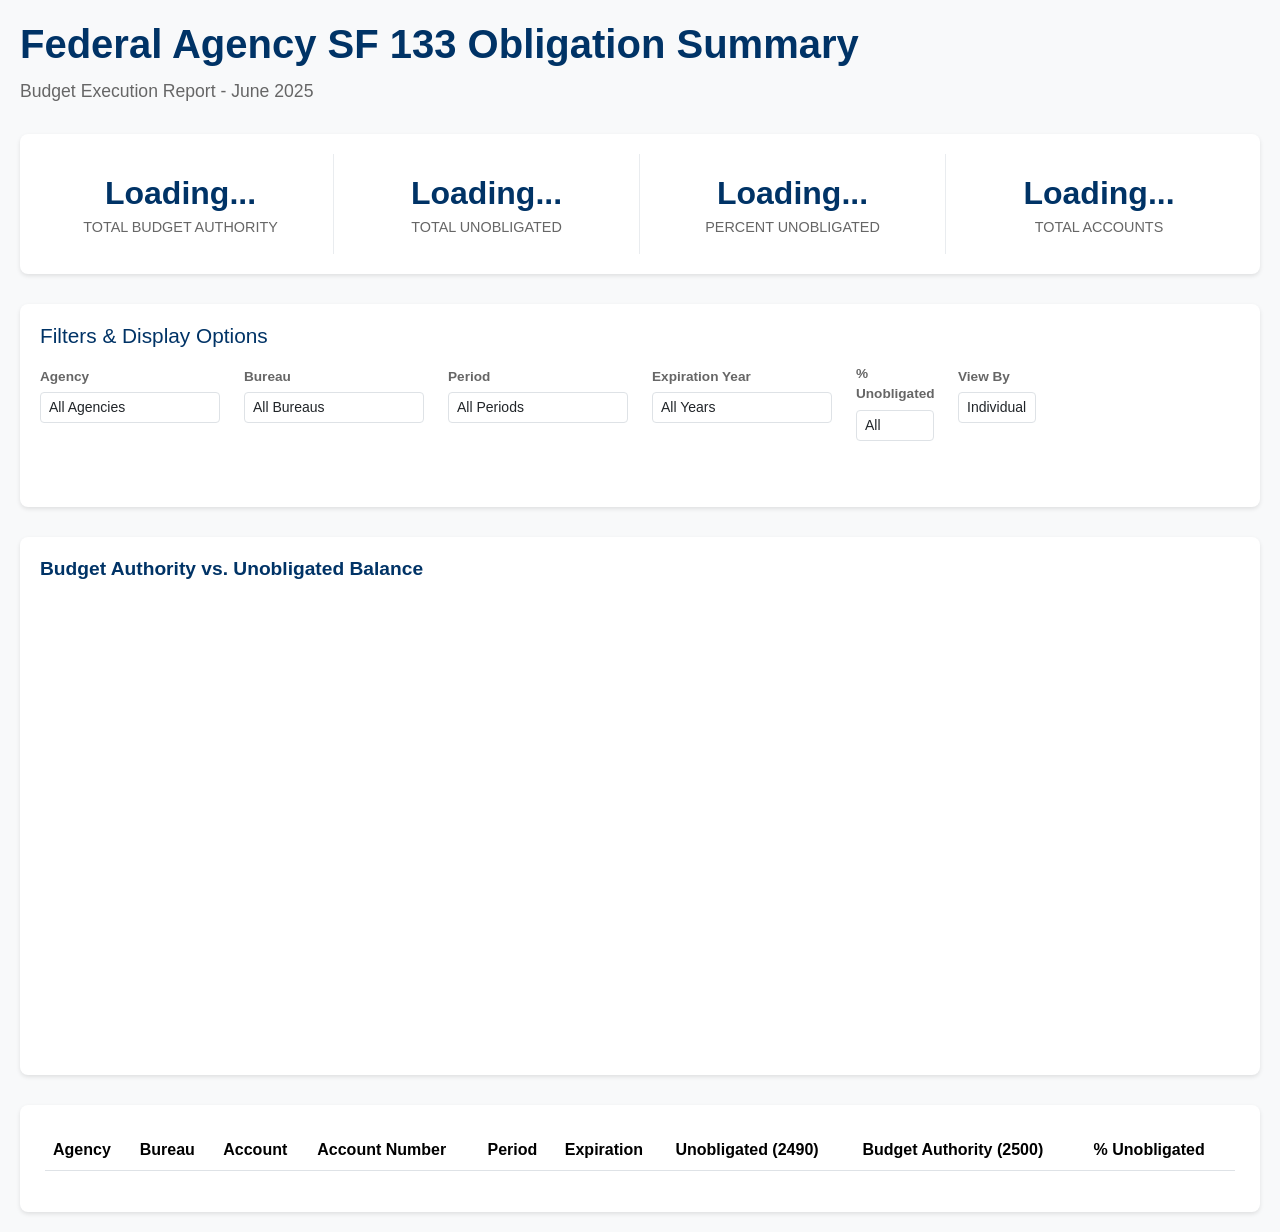
==== index.html @ ed939e55 "Transform Education-specific tool to multi-agency federal budget system Major changes: - Support all" ====
<!DOCTYPE html>
<html lang="en">
<head>
    <meta charset="UTF-8">
    <meta name="viewport" content="width=device-width, initial-scale=1.0">
    <title>Federal Agency SF 133 Obligation Summary</title>
    
    <!-- DataTables CSS -->
    <link rel="stylesheet" href="https://cdn.datatables.net/1.13.6/css/dataTables.bootstrap5.min.css">
    <link rel="stylesheet" href="https://cdn.jsdelivr.net/npm/bootstrap@5.3.0/dist/css/bootstrap.min.css">
    
    <style>
        body {
            font-family: -apple-system, BlinkMacSystemFont, 'Segoe UI', Roboto, sans-serif;
            background-color: #f8f9fa;
            color: #333;
        }
        
        .container {
            max-width: 1400px;
            margin: 0 auto;
            padding: 20px;
        }
        
        h1 {
            color: #003366;
            font-weight: 600;
            margin-bottom: 10px;
        }
        
        .subtitle {
            color: #666;
            font-size: 1.1rem;
            margin-bottom: 30px;
        }
        
        .summary-stats {
            background: white;
            padding: 20px;
            border-radius: 8px;
            box-shadow: 0 2px 4px rgba(0,0,0,0.1);
            margin-bottom: 30px;
        }
        
        .stat-box {
            text-align: center;
            padding: 15px;
            border-right: 1px solid #e9ecef;
        }
        
        .stat-box:last-child {
            border-right: none;
        }
        
        .stat-value {
            font-size: 2rem;
            font-weight: 600;
            color: #003366;
        }
        
        .stat-label {
            color: #666;
            font-size: 0.9rem;
            text-transform: uppercase;
        }
        
        .table-container {
            background: white;
            padding: 25px;
            border-radius: 8px;
            box-shadow: 0 2px 4px rgba(0,0,0,0.1);
        }
        
        .dataTables_wrapper .dataTables_filter input {
            border: 1px solid #ddd;
            border-radius: 4px;
            padding: 5px 10px;
            margin-left: 10px;
        }
        
        .dataTables_wrapper .dataTables_length select {
            border: 1px solid #ddd;
            border-radius: 4px;
            padding: 5px;
        }
        
        table.dataTable {
            border-collapse: collapse !important;
        }
        
        table.dataTable thead th {
            background-color: #003366;
            color: white;
            font-weight: 600;
            border-bottom: none !important;
            white-space: nowrap;
            position: relative;
            cursor: pointer;
        }
        
        table.dataTable thead th.filtering {
            background-color: #00508f;
        }
        
        table.dataTable tbody tr:hover {
            background-color: #f0f8ff;
        }
        
        table.dataTable tbody td {
            padding: 12px;
            vertical-align: middle;
        }
        
        .percentage-cell {
            font-weight: 600;
        }
        
        .high-percentage {
            color: #d32f2f;
        }
        
        .medium-percentage {
            color: #f57c00;
        }
        
        .low-percentage {
            color: #388e3c;
        }
        
        .expiring-soon {
            background-color: #fff3cd;
        }
        
        .no-year {
            background-color: #e8f4f8;
        }
        
        /* Column filter styles */
        .column-filter-container {
            position: absolute;
            background: white;
            border: 1px solid #ddd;
            border-radius: 4px;
            box-shadow: 0 4px 6px rgba(0,0,0,0.1);
            padding: 10px;
            z-index: 1000;
            min-width: 200px;
            max-height: 300px;
            overflow-y: auto;
        }
        
        .column-filter-container input[type="text"] {
            width: 100%;
            padding: 5px;
            margin-bottom: 10px;
            border: 1px solid #ddd;
            border-radius: 3px;
        }
        
        .column-filter-container label {
            display: block;
            padding: 3px 0;
            cursor: pointer;
        }
        
        .column-filter-container label:hover {
            background-color: #f0f0f0;
        }
        
        .column-filter-container input[type="checkbox"] {
            margin-right: 8px;
        }
        
        .filter-buttons {
            margin-top: 10px;
            text-align: right;
        }
        
        .filter-buttons button {
            margin-left: 5px;
            padding: 3px 10px;
            border: 1px solid #ddd;
            border-radius: 3px;
            background: white;
            cursor: pointer;
            font-size: 0.85rem;
        }
        
        .filter-buttons button.apply {
            background: #003366;
            color: white;
        }
        
        .filter-buttons button:hover {
            opacity: 0.8;
        }
        
        th.has-filter::after {
            content: " ▼";
            font-size: 0.8em;
            opacity: 0.5;
        }
        
        /* Bubble chart styles */
        .treemap-container {
            background: white;
            padding: 20px;
            border-radius: 8px;
            box-shadow: 0 2px 4px rgba(0,0,0,0.1);
            margin-bottom: 30px;
        }
        
        .treemap-title {
            font-size: 1.2rem;
            font-weight: 600;
            color: #003366;
            margin-bottom: 15px;
        }
        
        #bubble-chart {
            width: 100%;
            height: 460px;
            position: relative;
        }
        
        .bubble {
            cursor: pointer;
            opacity: 0.8;
            transition: all 0.3s;
        }
        
        .bubble:hover {
            opacity: 1;
            stroke: #003366;
            stroke-width: 3;
        }
        
        .axis-label {
            font-size: 14px;
            font-weight: 600;
            fill: #333;
        }
        
        .grid line {
            stroke: #e0e0e0;
            stroke-opacity: 0.7;
            shape-rendering: crispEdges;
        }
        
        .grid path {
            stroke-width: 0;
        }
        
        .quadrant-label {
            fill: #666;
            font-size: 12px;
            font-style: italic;
            opacity: 0.7;
        }
        
        /* Filter section styles */
        .filter-section {
            background: white;
            padding: 20px;
            border-radius: 8px;
            box-shadow: 0 2px 4px rgba(0,0,0,0.1);
            margin-bottom: 30px;
        }
        
        .filter-section h3 {
            color: #003366;
            font-size: 1.3rem;
            margin-bottom: 15px;
        }
        
        .filter-controls label {
            font-size: 0.85rem;
            font-weight: 600;
            color: #666;
            margin-bottom: 5px;
        }
        
        .active-filters {
            margin-top: 15px;
            min-height: 30px;
        }
        
        .filter-badge {
            display: inline-block;
            background: #003366;
            color: white;
            padding: 5px 10px;
            border-radius: 20px;
            margin-right: 10px;
            margin-bottom: 5px;
            font-size: 0.85rem;
        }
        
        .filter-badge .remove-filter {
            margin-left: 8px;
            cursor: pointer;
            font-weight: bold;
        }
        
        .filter-badge .remove-filter:hover {
            color: #ff6b6b;
        }
        
        
    </style>
</head>
<body>
    <div class="container">
        <h1>Federal Agency SF 133 Obligation Summary</h1>
        <p class="subtitle">Budget Execution Report - June 2025</p>
        
        <div class="summary-stats">
            <div class="row">
                <div class="col-md-3 stat-box">
                    <div class="stat-value" id="totalBudget">Loading...</div>
                    <div class="stat-label">Total Budget Authority</div>
                </div>
                <div class="col-md-3 stat-box">
                    <div class="stat-value" id="totalUnobligated">Loading...</div>
                    <div class="stat-label">Total Unobligated</div>
                </div>
                <div class="col-md-3 stat-box">
                    <div class="stat-value" id="overallPercentage">Loading...</div>
                    <div class="stat-label">Percent Unobligated</div>
                </div>
                <div class="col-md-3 stat-box">
                    <div class="stat-value" id="accountCount">Loading...</div>
                    <div class="stat-label">Total Accounts</div>
                </div>
            </div>
        </div>
        
        <!-- Unified Filter Section -->
        <div class="filter-section">
            <h3>Filters & Display Options</h3>
            <div class="filter-controls">
                <div class="row mb-3">
                    <div class="col-md-2">
                        <label for="mainAgencyFilter">Agency</label>
                        <select id="mainAgencyFilter" class="form-control form-control-sm">
                            <option value="">All Agencies</option>
                        </select>
                    </div>
                    <div class="col-md-2">
                        <label for="mainBureauFilter">Bureau</label>
                        <select id="mainBureauFilter" class="form-control form-control-sm">
                            <option value="">All Bureaus</option>
                        </select>
                    </div>
                    <div class="col-md-2">
                        <label for="mainPeriodFilter">Period</label>
                        <select id="mainPeriodFilter" class="form-control form-control-sm">
                            <option value="">All Periods</option>
                        </select>
                    </div>
                    <div class="col-md-2">
                        <label for="mainExpirationFilter">Expiration Year</label>
                        <select id="mainExpirationFilter" class="form-control form-control-sm">
                            <option value="">All Years</option>
                        </select>
                    </div>
                    <div class="col-md-1">
                        <label for="mainPercentageFilter">% Unobligated</label>
                        <select id="mainPercentageFilter" class="form-control form-control-sm">
                            <option value="">All</option>
                            <option value="0-25">0-25%</option>
                            <option value="25-50">25-50%</option>
                            <option value="50-75">50-75%</option>
                            <option value="75-100">75-100%</option>
                        </select>
                    </div>
                    <div class="col-md-1">
                        <label for="aggregationLevel">View By</label>
                        <select id="aggregationLevel" class="form-control form-control-sm">
                            <option value="individual">Individual Accounts</option>
                            <option value="bureau">Bureau Totals</option>
                            <option value="agency">Agency Totals</option>
                        </select>
                    </div>
                </div>
                <div class="active-filters" id="activeFilters">
                    <!-- Active filter badges will appear here -->
                </div>
            </div>
        </div>
        
        <div class="treemap-container">
            <h2 class="treemap-title">Budget Authority vs. Unobligated Balance</h2>
            <div id="bubble-chart"></div>
        </div>
        
        <div class="table-container">
            <table id="obligationTable" class="table table-striped">
                <thead>
                    <tr>
                        <th>Agency</th>
                        <th>Bureau</th>
                        <th>Account</th>
                        <th>Account Number</th>
                        <th>Period</th>
                        <th>Expiration</th>
                        <th>Unobligated (2490)</th>
                        <th>Budget Authority (2500)</th>
                        <th>% Unobligated</th>
                    </tr>
                </thead>
                <tbody>
                </tbody>
            </table>
        </div>
    </div>
    
    <!-- jQuery -->
    <script src="https://code.jquery.com/jquery-3.7.0.min.js"></script>
    <!-- Bootstrap JS -->
    <script src="https://cdn.jsdelivr.net/npm/bootstrap@5.3.0/dist/js/bootstrap.bundle.min.js"></script>
    <!-- DataTables JS -->
    <script src="https://cdn.datatables.net/1.13.6/js/jquery.dataTables.min.js"></script>
    <script src="https://cdn.datatables.net/1.13.6/js/dataTables.bootstrap5.min.js"></script>
    <!-- D3.js for Treemap -->
    <script src="https://d3js.org/d3.v7.min.js"></script>
    
    <script src="app.js"></script>
</body>
</html>
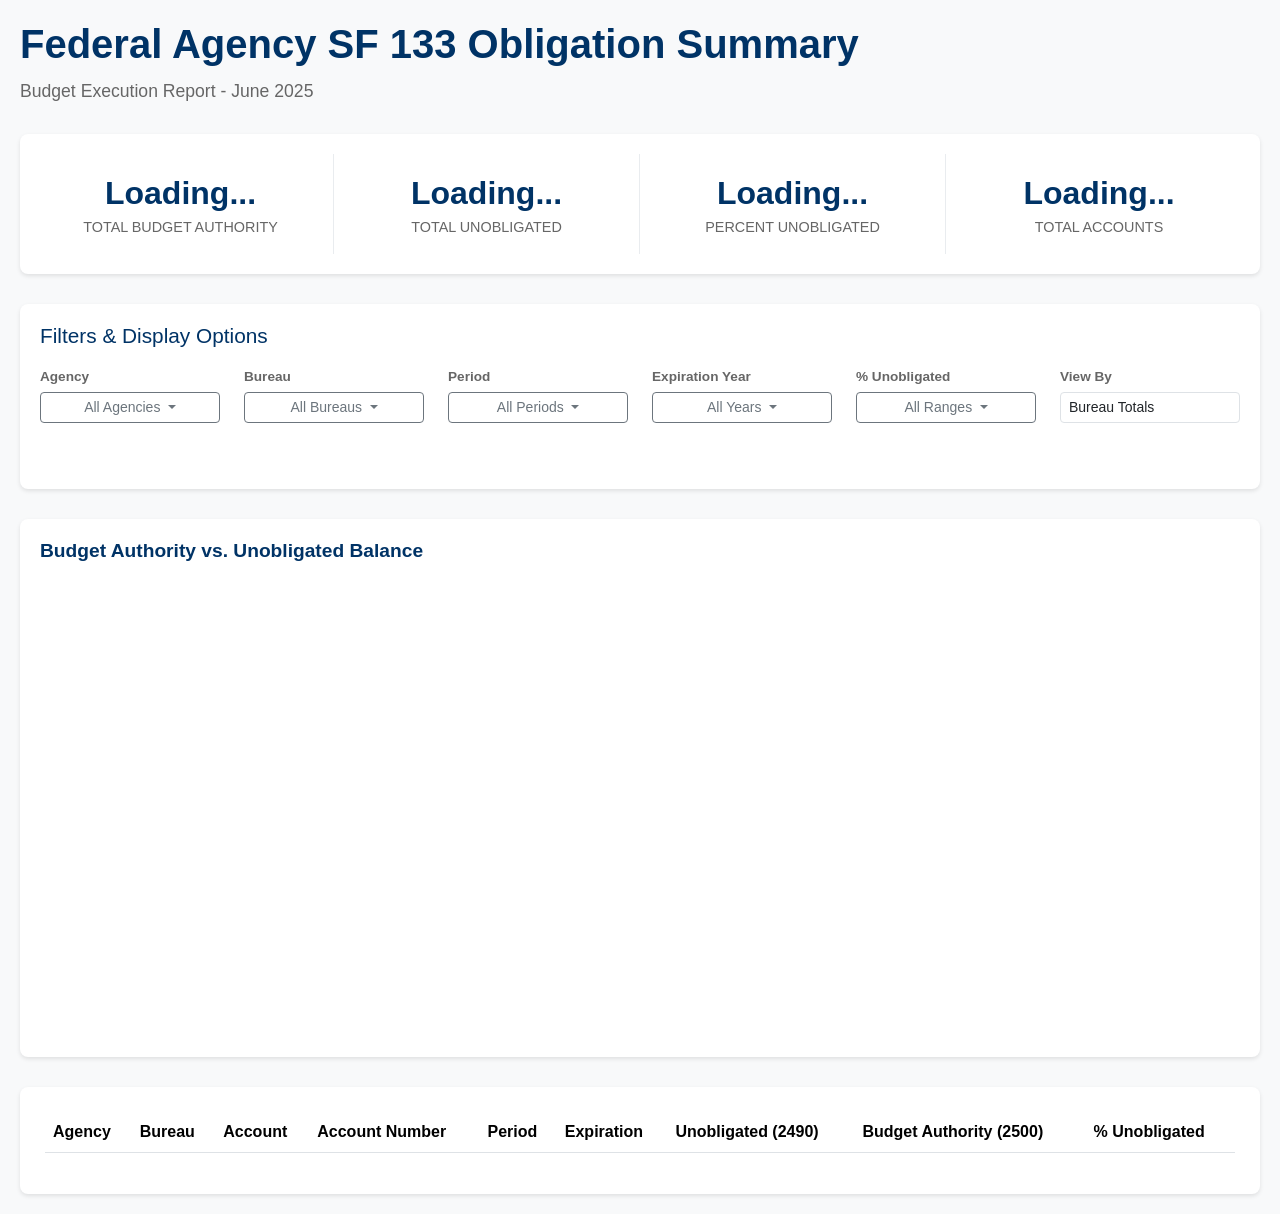
==== commit 78bd9ba6: "Fix dropdown menus and improve aggregation display - Replace single-select dropdowns with multi-sele" ====
--- a/index.html
+++ b/index.html
@@ -306,6 +306,46 @@
             color: #ff6b6b;
         }
         
+        /* Multi-select dropdown styles */
+        .filter-dropdown {
+            position: relative;
+        }
+        
+        .filter-dropdown-menu {
+            position: absolute;
+            top: 100%;
+            left: 0;
+            right: 0;
+            z-index: 1000;
+            background: white;
+            border: 1px solid #ddd;
+            border-radius: 4px;
+            box-shadow: 0 4px 6px rgba(0,0,0,0.1);
+            padding: 10px;
+            margin-top: 2px;
+        }
+        
+        .filter-dropdown-menu label {
+            cursor: pointer;
+        }
+        
+        .filter-dropdown-menu label:hover {
+            background-color: #f0f0f0;
+        }
+        
+        .filter-dropdown-menu .filter-search {
+            margin-bottom: 5px;
+        }
+        
+        .filter-dropdown-menu .filter-options label {
+            padding: 3px 8px;
+            margin: 0;
+            display: block;
+        }
+        
+        .filter-dropdown-menu input[type="checkbox"] {
+            margin-right: 8px;
+        }
         
     </style>
 </head>
@@ -341,44 +381,115 @@
             <div class="filter-controls">
                 <div class="row mb-3">
                     <div class="col-md-2">
-                        <label for="mainAgencyFilter">Agency</label>
-                        <select id="mainAgencyFilter" class="form-control form-control-sm">
-                            <option value="">All Agencies</option>
-                        </select>
+                        <label>Agency</label>
+                        <div class="filter-dropdown" id="mainAgencyFilter">
+                            <button class="btn btn-sm btn-outline-secondary dropdown-toggle w-100" type="button">
+                                All Agencies
+                            </button>
+                            <div class="dropdown-menu filter-dropdown-menu" style="display: none;">
+                                <input type="text" class="form-control form-control-sm filter-search mb-2" placeholder="Search...">
+                                <div class="filter-options" style="max-height: 200px; overflow-y: auto;">
+                                    <!-- Options will be populated by JS -->
+                                </div>
+                                <div class="dropdown-divider"></div>
+                                <div class="px-2 py-1">
+                                    <button class="btn btn-sm btn-link select-all">Select All</button>
+                                    <button class="btn btn-sm btn-link clear-all">Clear All</button>
+                                </div>
+                            </div>
+                        </div>
                     </div>
                     <div class="col-md-2">
-                        <label for="mainBureauFilter">Bureau</label>
-                        <select id="mainBureauFilter" class="form-control form-control-sm">
-                            <option value="">All Bureaus</option>
-                        </select>
+                        <label>Bureau</label>
+                        <div class="filter-dropdown" id="mainBureauFilter">
+                            <button class="btn btn-sm btn-outline-secondary dropdown-toggle w-100" type="button">
+                                All Bureaus
+                            </button>
+                            <div class="dropdown-menu filter-dropdown-menu" style="display: none;">
+                                <input type="text" class="form-control form-control-sm filter-search mb-2" placeholder="Search...">
+                                <div class="filter-options" style="max-height: 200px; overflow-y: auto;">
+                                    <!-- Options will be populated by JS -->
+                                </div>
+                                <div class="dropdown-divider"></div>
+                                <div class="px-2 py-1">
+                                    <button class="btn btn-sm btn-link select-all">Select All</button>
+                                    <button class="btn btn-sm btn-link clear-all">Clear All</button>
+                                </div>
+                            </div>
+                        </div>
                     </div>
                     <div class="col-md-2">
-                        <label for="mainPeriodFilter">Period</label>
-                        <select id="mainPeriodFilter" class="form-control form-control-sm">
-                            <option value="">All Periods</option>
-                        </select>
+                        <label>Period</label>
+                        <div class="filter-dropdown" id="mainPeriodFilter">
+                            <button class="btn btn-sm btn-outline-secondary dropdown-toggle w-100" type="button">
+                                All Periods
+                            </button>
+                            <div class="dropdown-menu filter-dropdown-menu" style="display: none;">
+                                <input type="text" class="form-control form-control-sm filter-search mb-2" placeholder="Search...">
+                                <div class="filter-options" style="max-height: 200px; overflow-y: auto;">
+                                    <!-- Options will be populated by JS -->
+                                </div>
+                                <div class="dropdown-divider"></div>
+                                <div class="px-2 py-1">
+                                    <button class="btn btn-sm btn-link select-all">Select All</button>
+                                    <button class="btn btn-sm btn-link clear-all">Clear All</button>
+                                </div>
+                            </div>
+                        </div>
                     </div>
                     <div class="col-md-2">
-                        <label for="mainExpirationFilter">Expiration Year</label>
-                        <select id="mainExpirationFilter" class="form-control form-control-sm">
-                            <option value="">All Years</option>
-                        </select>
+                        <label>Expiration Year</label>
+                        <div class="filter-dropdown" id="mainExpirationFilter">
+                            <button class="btn btn-sm btn-outline-secondary dropdown-toggle w-100" type="button">
+                                All Years
+                            </button>
+                            <div class="dropdown-menu filter-dropdown-menu" style="display: none;">
+                                <input type="text" class="form-control form-control-sm filter-search mb-2" placeholder="Search...">
+                                <div class="filter-options" style="max-height: 200px; overflow-y: auto;">
+                                    <!-- Options will be populated by JS -->
+                                </div>
+                                <div class="dropdown-divider"></div>
+                                <div class="px-2 py-1">
+                                    <button class="btn btn-sm btn-link select-all">Select All</button>
+                                    <button class="btn btn-sm btn-link clear-all">Clear All</button>
+                                </div>
+                            </div>
+                        </div>
                     </div>
-                    <div class="col-md-1">
-                        <label for="mainPercentageFilter">% Unobligated</label>
-                        <select id="mainPercentageFilter" class="form-control form-control-sm">
-                            <option value="">All</option>
-                            <option value="0-25">0-25%</option>
-                            <option value="25-50">25-50%</option>
-                            <option value="50-75">50-75%</option>
-                            <option value="75-100">75-100%</option>
-                        </select>
+                    <div class="col-md-2">
+                        <label>% Unobligated</label>
+                        <div class="filter-dropdown" id="mainPercentageFilter">
+                            <button class="btn btn-sm btn-outline-secondary dropdown-toggle w-100" type="button">
+                                All Ranges
+                            </button>
+                            <div class="dropdown-menu filter-dropdown-menu" style="display: none;">
+                                <div class="filter-options">
+                                    <label class="d-block px-2 py-1 mb-0">
+                                        <input type="checkbox" value="0-25" checked> 0-25%
+                                    </label>
+                                    <label class="d-block px-2 py-1 mb-0">
+                                        <input type="checkbox" value="25-50" checked> 25-50%
+                                    </label>
+                                    <label class="d-block px-2 py-1 mb-0">
+                                        <input type="checkbox" value="50-75" checked> 50-75%
+                                    </label>
+                                    <label class="d-block px-2 py-1 mb-0">
+                                        <input type="checkbox" value="75-100" checked> 75-100%
+                                    </label>
+                                </div>
+                                <div class="dropdown-divider"></div>
+                                <div class="px-2 py-1">
+                                    <button class="btn btn-sm btn-link select-all">Select All</button>
+                                    <button class="btn btn-sm btn-link clear-all">Clear All</button>
+                                </div>
+                            </div>
+                        </div>
                     </div>
-                    <div class="col-md-1">
+                    <div class="col-md-2">
                         <label for="aggregationLevel">View By</label>
                         <select id="aggregationLevel" class="form-control form-control-sm">
                             <option value="individual">Individual Accounts</option>
-                            <option value="bureau">Bureau Totals</option>
+                            <option value="bureau" selected>Bureau Totals</option>
                             <option value="agency">Agency Totals</option>
                         </select>
                     </div>
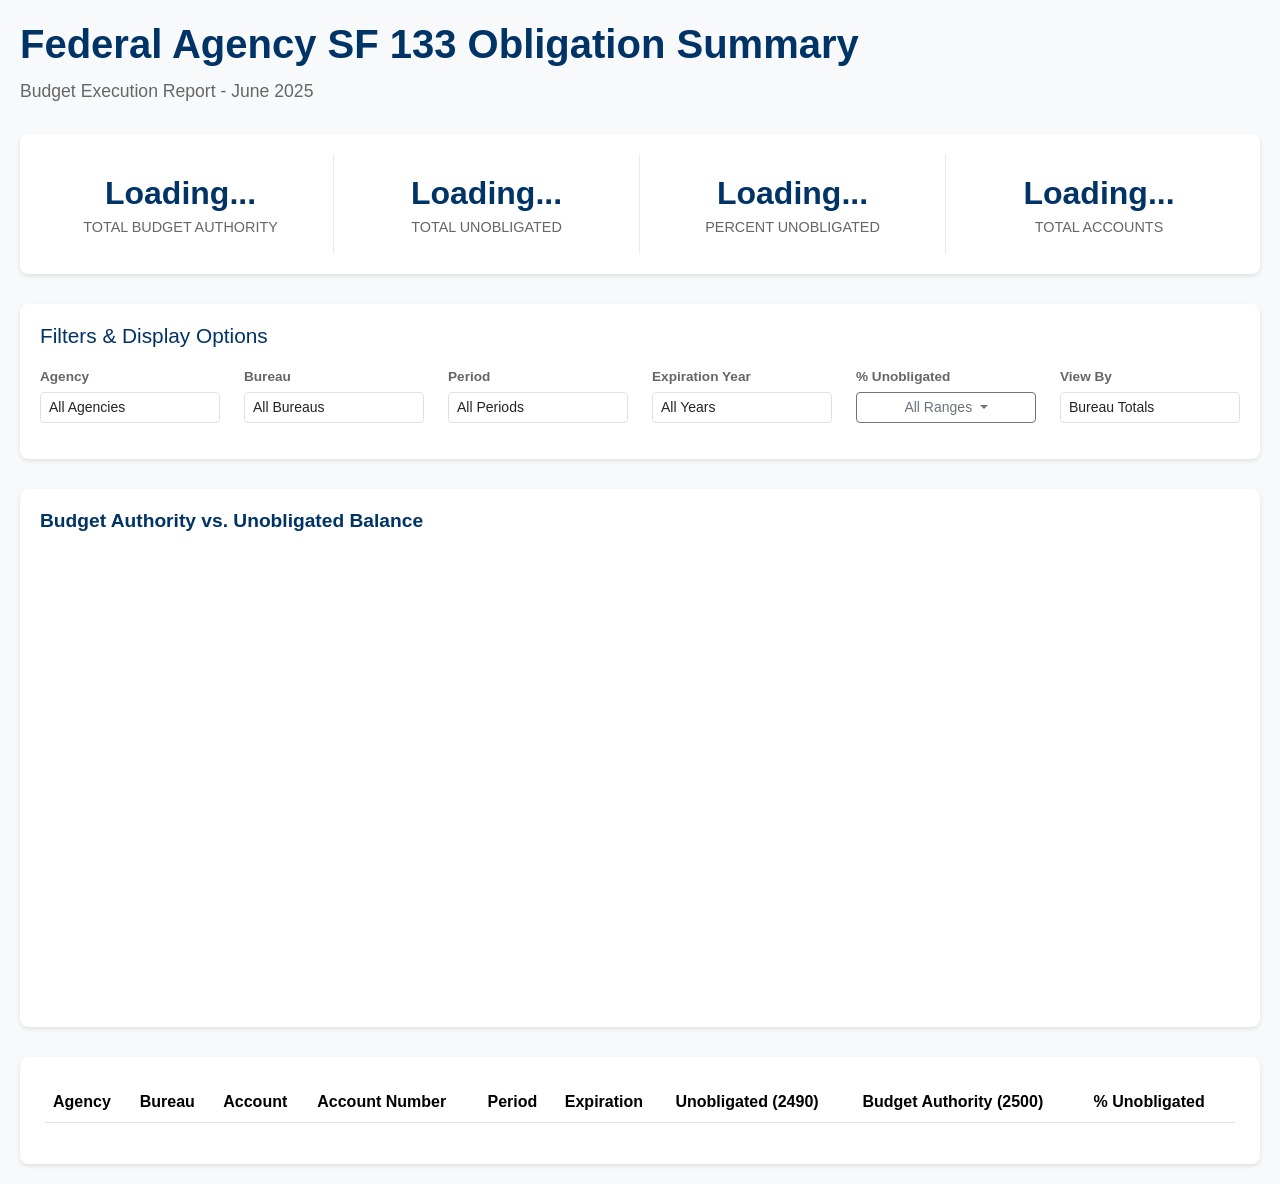
==== commit 4ada614c: "Convert multi-select dropdowns to single-select for better filtering - Replace complex multi-select " ====
--- a/index.html
+++ b/index.html
@@ -382,79 +382,27 @@
                 <div class="row mb-3">
                     <div class="col-md-2">
                         <label>Agency</label>
-                        <div class="filter-dropdown" id="mainAgencyFilter">
-                            <button class="btn btn-sm btn-outline-secondary dropdown-toggle w-100" type="button">
-                                All Agencies
-                            </button>
-                            <div class="dropdown-menu filter-dropdown-menu" style="display: none;">
-                                <input type="text" class="form-control form-control-sm filter-search mb-2" placeholder="Search...">
-                                <div class="filter-options" style="max-height: 200px; overflow-y: auto;">
-                                    <!-- Options will be populated by JS -->
-                                </div>
-                                <div class="dropdown-divider"></div>
-                                <div class="px-2 py-1">
-                                    <button class="btn btn-sm btn-link select-all">Select All</button>
-                                    <button class="btn btn-sm btn-link clear-all">Clear All</button>
-                                </div>
-                            </div>
-                        </div>
+                        <select class="form-control form-control-sm" id="mainAgencyFilter">
+                            <option value="">All Agencies</option>
+                        </select>
                     </div>
                     <div class="col-md-2">
                         <label>Bureau</label>
-                        <div class="filter-dropdown" id="mainBureauFilter">
-                            <button class="btn btn-sm btn-outline-secondary dropdown-toggle w-100" type="button">
-                                All Bureaus
-                            </button>
-                            <div class="dropdown-menu filter-dropdown-menu" style="display: none;">
-                                <input type="text" class="form-control form-control-sm filter-search mb-2" placeholder="Search...">
-                                <div class="filter-options" style="max-height: 200px; overflow-y: auto;">
-                                    <!-- Options will be populated by JS -->
-                                </div>
-                                <div class="dropdown-divider"></div>
-                                <div class="px-2 py-1">
-                                    <button class="btn btn-sm btn-link select-all">Select All</button>
-                                    <button class="btn btn-sm btn-link clear-all">Clear All</button>
-                                </div>
-                            </div>
-                        </div>
+                        <select class="form-control form-control-sm" id="mainBureauFilter">
+                            <option value="">All Bureaus</option>
+                        </select>
                     </div>
                     <div class="col-md-2">
                         <label>Period</label>
-                        <div class="filter-dropdown" id="mainPeriodFilter">
-                            <button class="btn btn-sm btn-outline-secondary dropdown-toggle w-100" type="button">
-                                All Periods
-                            </button>
-                            <div class="dropdown-menu filter-dropdown-menu" style="display: none;">
-                                <input type="text" class="form-control form-control-sm filter-search mb-2" placeholder="Search...">
-                                <div class="filter-options" style="max-height: 200px; overflow-y: auto;">
-                                    <!-- Options will be populated by JS -->
-                                </div>
-                                <div class="dropdown-divider"></div>
-                                <div class="px-2 py-1">
-                                    <button class="btn btn-sm btn-link select-all">Select All</button>
-                                    <button class="btn btn-sm btn-link clear-all">Clear All</button>
-                                </div>
-                            </div>
-                        </div>
+                        <select class="form-control form-control-sm" id="mainPeriodFilter">
+                            <option value="">All Periods</option>
+                        </select>
                     </div>
                     <div class="col-md-2">
                         <label>Expiration Year</label>
-                        <div class="filter-dropdown" id="mainExpirationFilter">
-                            <button class="btn btn-sm btn-outline-secondary dropdown-toggle w-100" type="button">
-                                All Years
-                            </button>
-                            <div class="dropdown-menu filter-dropdown-menu" style="display: none;">
-                                <input type="text" class="form-control form-control-sm filter-search mb-2" placeholder="Search...">
-                                <div class="filter-options" style="max-height: 200px; overflow-y: auto;">
-                                    <!-- Options will be populated by JS -->
-                                </div>
-                                <div class="dropdown-divider"></div>
-                                <div class="px-2 py-1">
-                                    <button class="btn btn-sm btn-link select-all">Select All</button>
-                                    <button class="btn btn-sm btn-link clear-all">Clear All</button>
-                                </div>
-                            </div>
-                        </div>
+                        <select class="form-control form-control-sm" id="mainExpirationFilter">
+                            <option value="">All Years</option>
+                        </select>
                     </div>
                     <div class="col-md-2">
                         <label>% Unobligated</label>
@@ -493,9 +441,6 @@
                             <option value="agency">Agency Totals</option>
                         </select>
                     </div>
-                </div>
-                <div class="active-filters" id="activeFilters">
-                    <!-- Active filter badges will appear here -->
                 </div>
             </div>
         </div>
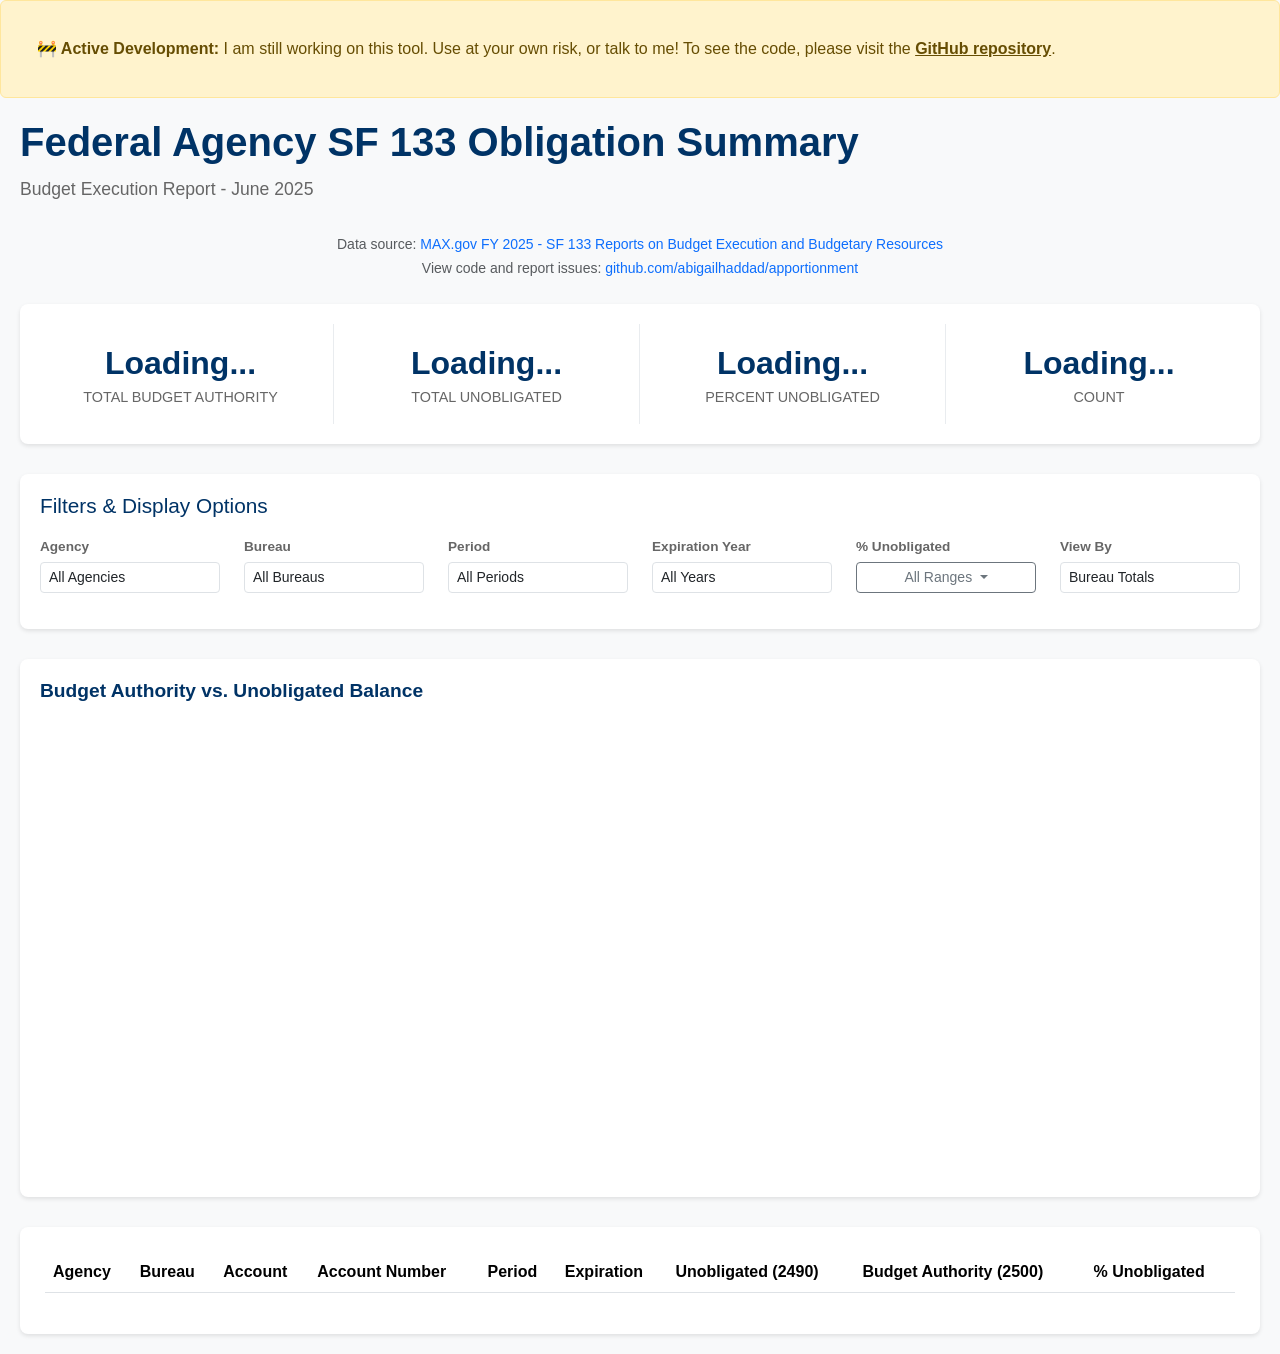
==== commit 4cfee8dc: "Refactor codebase into clean modular pipeline with automated downloads Major changes: - Created main" ====
--- a/index.html
+++ b/index.html
@@ -350,9 +350,31 @@
     </style>
 </head>
 <body>
+    <!-- Work in Progress Banner -->
+    <div class="alert alert-warning mb-0" role="alert">
+        <div class="container">
+            <strong>🚧 Active Development:</strong> I am still working on this tool. 
+            Use at your own risk, or talk to me! To see the code, please visit the 
+            <a href="https://github.com/abigailhaddad/apportionment" target="_blank" class="alert-link">GitHub repository</a>.
+        </div>
+    </div>
+
     <div class="container">
         <h1>Federal Agency SF 133 Obligation Summary</h1>
         <p class="subtitle">Budget Execution Report - June 2025</p>
+        
+        <!-- Data Source Attribution -->
+        <div class="text-center text-muted mb-4">
+            <small>
+                Data source: <a href="https://portal.max.gov/portal/document/SF133/Budget/FY%202025%20-%20SF%20133%20Reports%20on%20Budget%20Execution%20and%20Budgetary%20Resources.html" target="_blank" class="text-decoration-none">
+                    MAX.gov FY 2025 - SF 133 Reports on Budget Execution and Budgetary Resources
+                </a>
+                <br>
+                View code and report issues: <a href="https://github.com/abigailhaddad/apportionment" target="_blank" class="text-decoration-none">
+                    github.com/abigailhaddad/apportionment
+                </a>
+            </small>
+        </div>
         
         <div class="summary-stats">
             <div class="row">
@@ -370,7 +392,7 @@
                 </div>
                 <div class="col-md-3 stat-box">
                     <div class="stat-value" id="accountCount">Loading...</div>
-                    <div class="stat-label">Total Accounts</div>
+                    <div class="stat-label">Count</div>
                 </div>
             </div>
         </div>
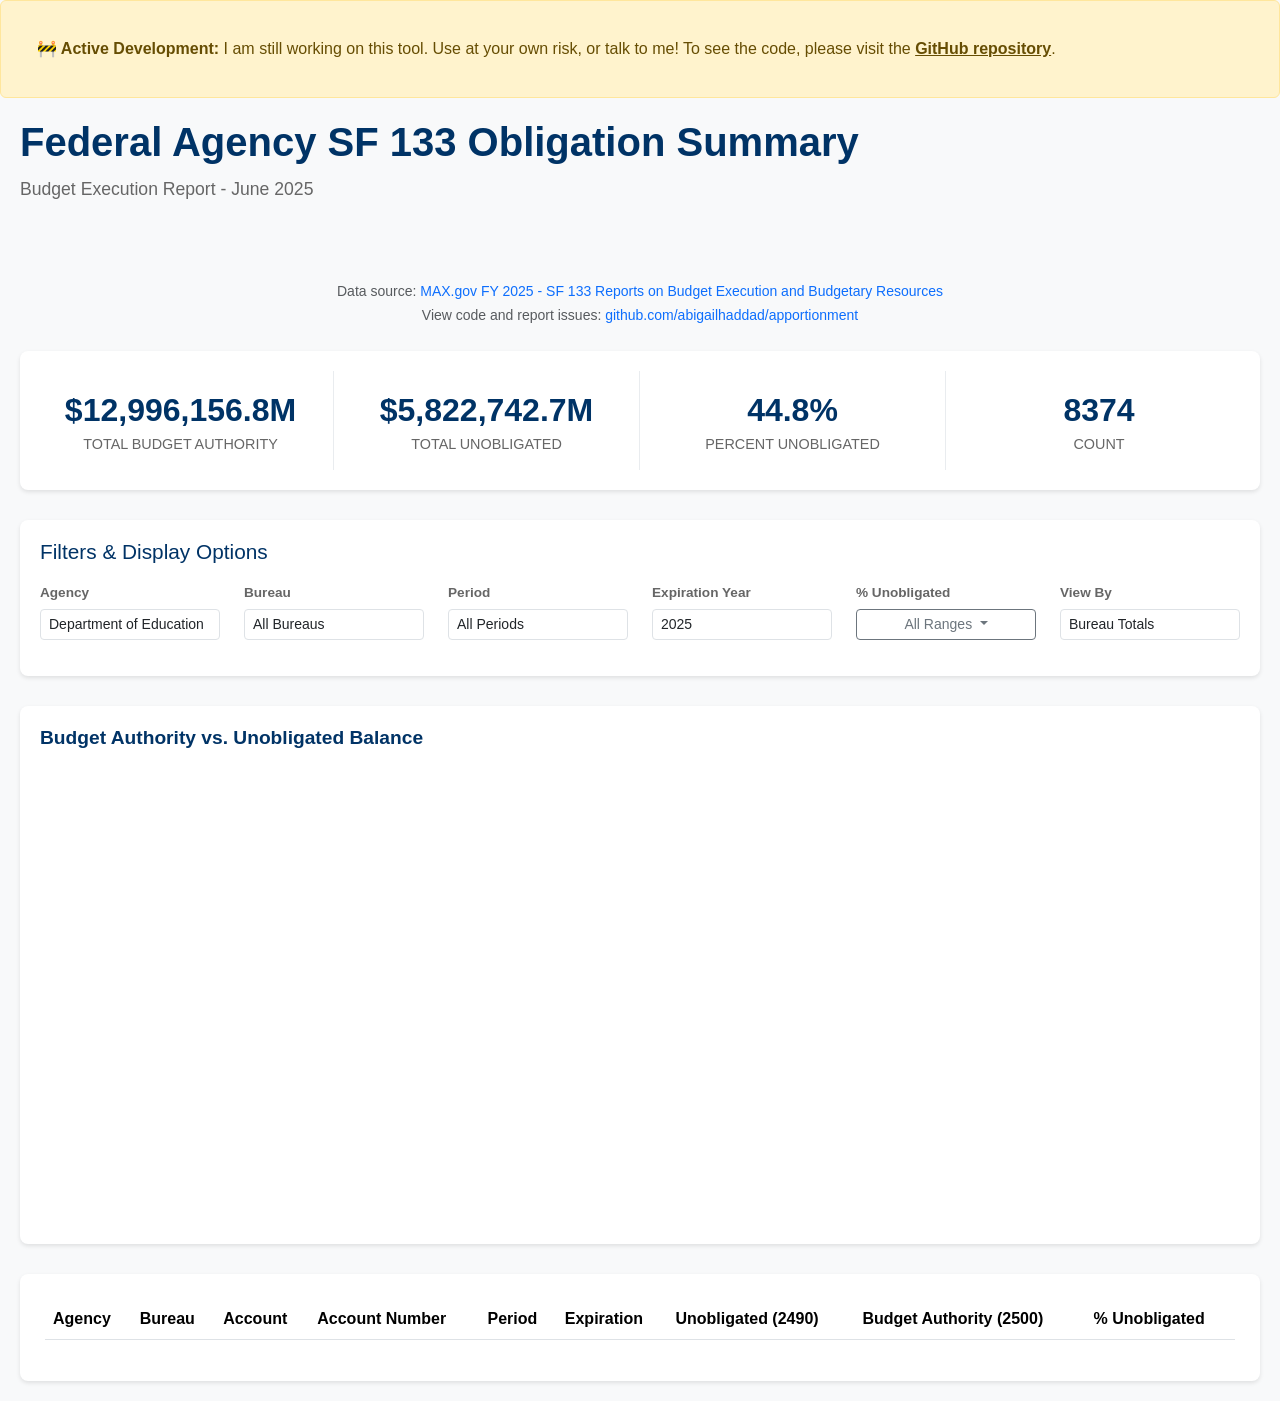
==== commit 6e9ade7a: "Add active filters display in red below title - Shows current filter selections as bullet-separated " ====
--- a/index.html
+++ b/index.html
@@ -347,6 +347,15 @@
             margin-right: 8px;
         }
         
+        /* Active filters display */
+        .active-filters-display {
+            color: #d32f2f;
+            font-size: 1.1rem;
+            font-weight: 600;
+            margin-bottom: 20px;
+            min-height: 1.5em;
+        }
+        
     </style>
 </head>
 <body>
@@ -362,6 +371,7 @@
     <div class="container">
         <h1>Federal Agency SF 133 Obligation Summary</h1>
         <p class="subtitle">Budget Execution Report - June 2025</p>
+        <div id="activeFiltersDisplay" class="active-filters-display"></div>
         
         <!-- Data Source Attribution -->
         <div class="text-center text-muted mb-4">
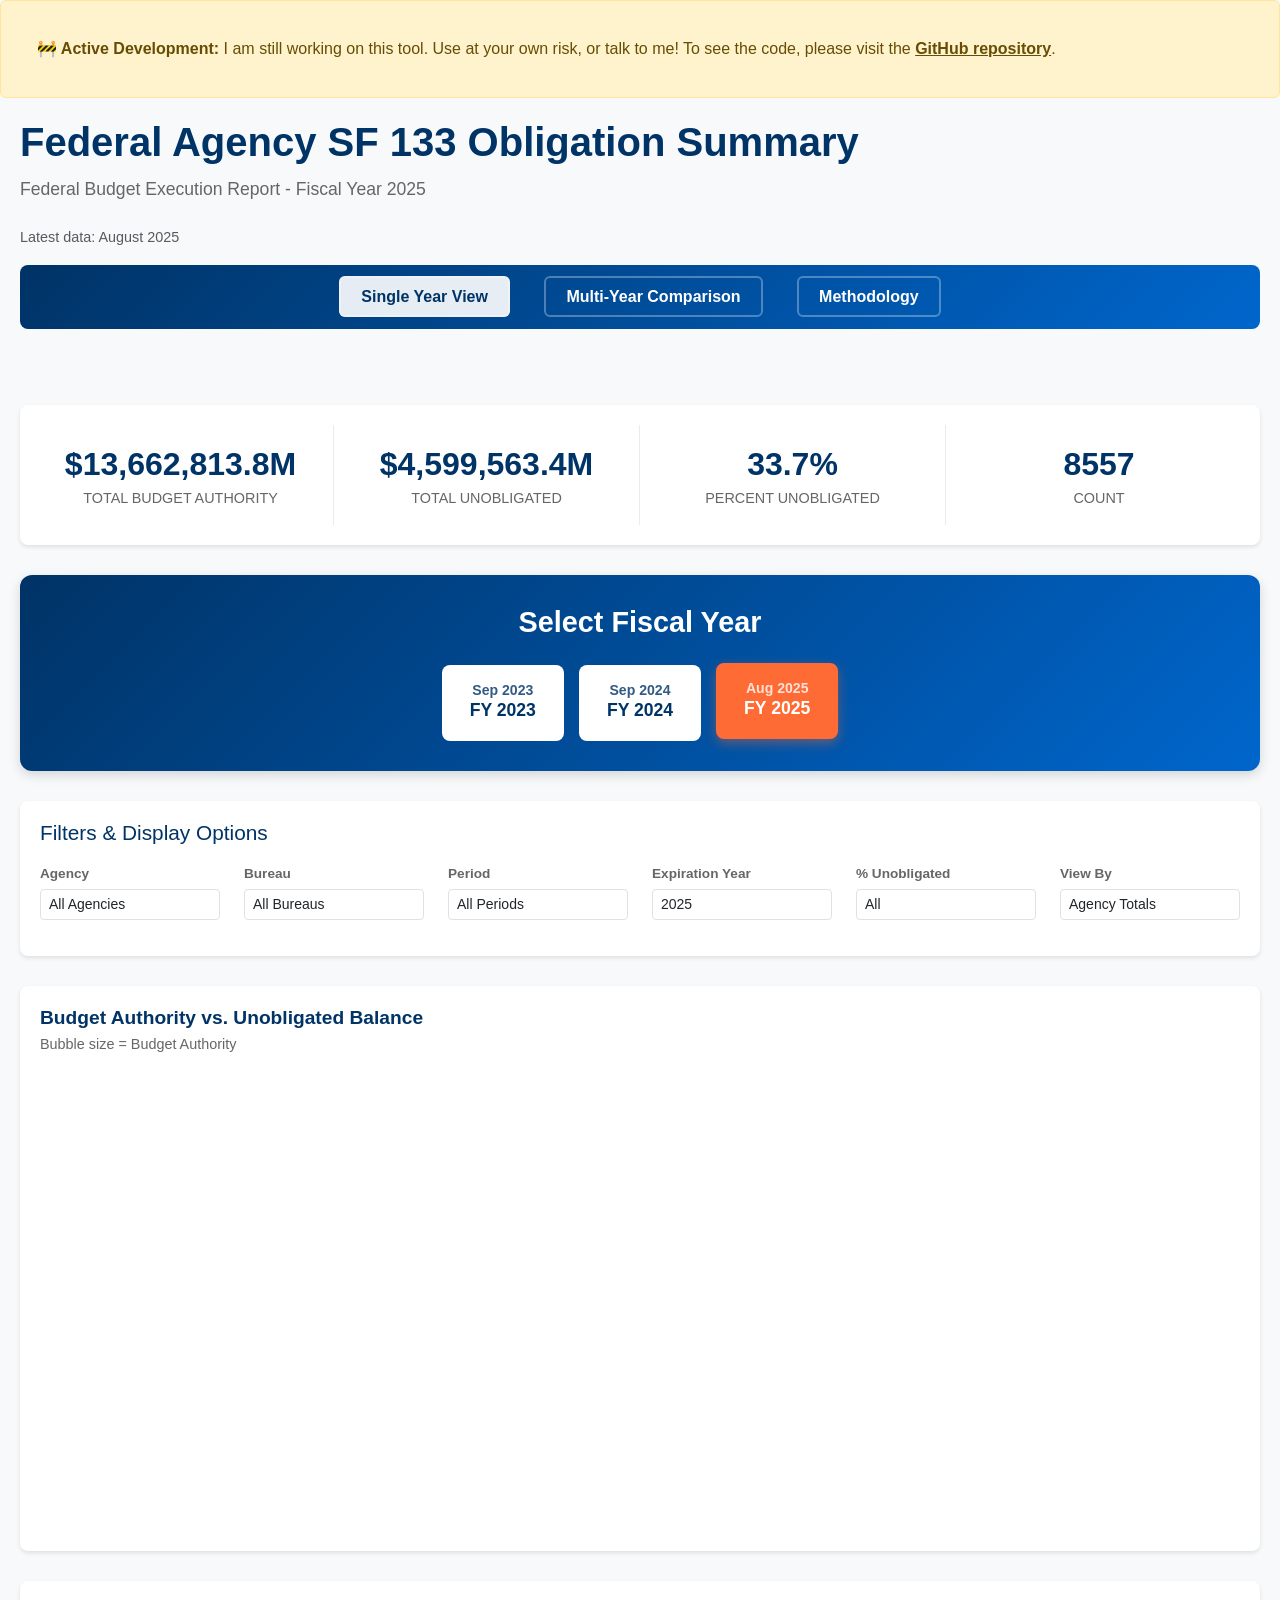
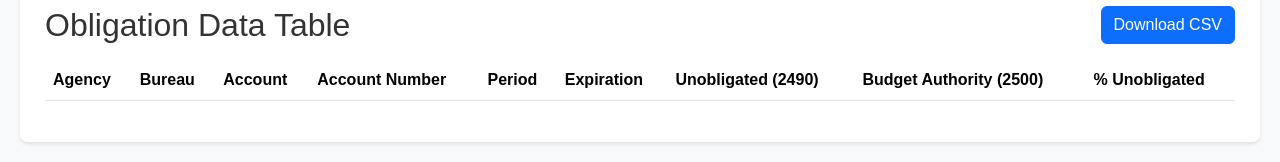
==== commit c5a7435b: "Clean deployment - approved years: 2018, 2019, 2020, 2021, 2022, 2023, 2024, 2025 This deployment in" ====
--- a/index.html
+++ b/index.html
@@ -98,6 +98,58 @@
             cursor: pointer;
         }
         
+        /* Fix DataTables sort arrows */
+        table.dataTable thead th.sorting,
+        table.dataTable thead th.sorting_asc,
+        table.dataTable thead th.sorting_desc {
+            padding-right: 30px;
+            background-image: none !important;
+        }
+        
+        table.dataTable thead th.sorting:after,
+        table.dataTable thead th.sorting_asc:after,
+        table.dataTable thead th.sorting_desc:after {
+            content: "";
+            position: absolute;
+            right: 8px;
+            top: 50%;
+            transform: translateY(-50%);
+            width: 0;
+            height: 0;
+            opacity: 0.6;
+        }
+        
+        table.dataTable thead th.sorting:after {
+            border-left: 4px solid transparent;
+            border-right: 4px solid transparent;
+            border-top: 4px solid #ccc;
+        }
+        
+        table.dataTable thead th.sorting_asc:after {
+            border-left: 4px solid transparent;
+            border-right: 4px solid transparent;
+            border-bottom: 4px solid white;
+        }
+        
+        table.dataTable thead th.sorting_desc:after {
+            border-left: 4px solid transparent;
+            border-right: 4px solid transparent;
+            border-top: 4px solid white;
+        }
+        
+        /* Override any default DataTables background images */
+        table.dataTable thead .sorting {
+            background-image: none !important;
+        }
+        
+        table.dataTable thead .sorting_asc {
+            background-image: none !important;
+        }
+        
+        table.dataTable thead .sorting_desc {
+            background-image: none !important;
+        }
+        
         table.dataTable thead th.filtering {
             background-color: #00508f;
         }
@@ -113,18 +165,6 @@
         
         .percentage-cell {
             font-weight: 600;
-        }
-        
-        .high-percentage {
-            color: #d32f2f;
-        }
-        
-        .medium-percentage {
-            color: #f57c00;
-        }
-        
-        .low-percentage {
-            color: #388e3c;
         }
         
         .expiring-soon {
@@ -354,6 +394,195 @@
             font-weight: 600;
             margin-bottom: 20px;
             min-height: 1.5em;
+        }
+
+        /* Year selector styles */
+        .year-selector-section {
+            background: linear-gradient(135deg, #003366, #0066cc);
+            padding: 30px;
+            border-radius: 12px;
+            margin-bottom: 30px;
+            box-shadow: 0 4px 12px rgba(0,0,0,0.15);
+        }
+
+        .year-selector-section h2 {
+            color: white !important;
+            text-align: center;
+            margin-bottom: 25px !important;
+            font-size: 1.8rem;
+            font-weight: 700;
+        }
+
+        .year-selector-buttons {
+            display: flex;
+            justify-content: center;
+            gap: 15px;
+            flex-wrap: wrap;
+        }
+
+        .year-btn {
+            background: white;
+            color: #003366;
+            border: 3px solid transparent;
+            padding: 15px 25px;
+            border-radius: 8px;
+            font-size: 1.1rem;
+            font-weight: 600;
+            cursor: pointer;
+            transition: all 0.3s ease;
+            min-width: 100px;
+            position: relative;
+        }
+
+        .year-btn:hover {
+            background: #f0f8ff;
+            transform: translateY(-2px);
+            box-shadow: 0 4px 12px rgba(0,0,0,0.2);
+        }
+
+        .year-btn.active {
+            background: #ff6b35;
+            color: white;
+            border-color: #ff6b35;
+            transform: translateY(-2px);
+            box-shadow: 0 4px 12px rgba(255,107,53,0.4);
+        }
+
+        .year-btn.loading {
+            opacity: 0.7;
+            cursor: not-allowed;
+        }
+
+        .year-btn.loading::after {
+            content: "";
+            position: absolute;
+            right: 10px;
+            top: 50%;
+            transform: translateY(-50%);
+            width: 16px;
+            height: 16px;
+            border: 2px solid currentColor;
+            border-top-color: transparent;
+            border-radius: 50%;
+            animation: spin 1s linear infinite;
+        }
+
+        @keyframes spin {
+            to { transform: translateY(-50%) rotate(360deg); }
+        }
+
+        /* Responsive year selector */
+        @media (max-width: 768px) {
+            .year-selector-buttons {
+                flex-direction: column;
+                align-items: center;
+            }
+            
+            .year-btn {
+                width: 200px;
+            }
+        }
+        
+        /* Field definitions styles */
+        .field-definitions {
+            background: white;
+            padding: 25px;
+            border-radius: 8px;
+            box-shadow: 0 2px 4px rgba(0,0,0,0.1);
+            margin-bottom: 30px;
+        }
+        
+        .field-definitions h3 {
+            color: #003366;
+            font-size: 1.3rem;
+            margin-bottom: 20px;
+            font-weight: 600;
+        }
+        
+        .account-explanation {
+            max-width: 900px;
+        }
+        
+        .definition-section {
+            margin-bottom: 20px;
+        }
+        
+        .definition-section h4 {
+            color: #003366;
+            font-size: 1.1rem;
+            font-weight: 600;
+            margin-bottom: 10px;
+        }
+        
+        .definition-section p {
+            margin-bottom: 10px;
+            font-size: 0.95rem;
+            color: #555;
+        }
+        
+        .definition-section ul {
+            margin-left: 20px;
+            margin-bottom: 10px;
+        }
+        
+        .definition-section li {
+            margin-bottom: 5px;
+            font-size: 0.9rem;
+            color: #555;
+        }
+        
+        .definition-section li strong {
+            color: #003366;
+        }
+        
+        .example {
+            font-style: italic;
+            font-size: 0.9rem;
+            margin-top: 10px;
+        }
+        
+        .example code {
+            background-color: #f8f9fa;
+            padding: 2px 6px;
+            border-radius: 3px;
+            font-family: 'Courier New', monospace;
+            color: #d32f2f;
+        }
+        
+        .learn-more {
+            margin-top: 15px;
+            padding-top: 15px;
+            border-top: 1px solid #e9ecef;
+        }
+        
+        .learn-more a {
+            color: #003366;
+            text-decoration: none;
+            font-size: 0.95rem;
+            font-weight: 500;
+        }
+        
+        .learn-more a:hover {
+            text-decoration: underline;
+        }
+        
+        /* Screen reader only content */
+        .sr-only {
+            position: absolute;
+            width: 1px;
+            height: 1px;
+            padding: 0;
+            margin: -1px;
+            overflow: hidden;
+            clip: rect(0, 0, 0, 0);
+            white-space: nowrap;
+            border: 0;
+        }
+        
+        /* Navigation links styles */
+        .navigation-links a:hover {
+            background: rgba(255,255,255,0.2) !important;
+            border-color: rgba(255,255,255,0.6) !important;
         }
         
     </style>
@@ -370,21 +599,21 @@
 
     <div class="container">
         <h1>Federal Agency SF 133 Obligation Summary</h1>
-        <p class="subtitle">Budget Execution Report - June 2025</p>
+        <p class="subtitle">Federal Budget Execution Report</p>
+        <p class="text-muted" style="font-size: 0.9rem; margin-top: -5px;"><span id="data-update-text">Loading data...</span></p>
+        
+        <!-- Navigation Links -->
+        <div class="navigation-links" style="background: linear-gradient(135deg, #003366, #0066cc); padding: 20px; border-radius: 8px; margin-bottom: 30px; text-align: center;">
+            <a href="index.html" style="color: rgba(255,255,255,0.9); background: rgba(255,255,255,0.9); color: #003366; text-decoration: none; font-weight: 600; margin: 0 15px; padding: 10px 20px; border: 2px solid rgba(255,255,255,0.3); border-radius: 6px; transition: all 0.3s ease;">Single Year View</a>
+            <a href="comparison.html" style="color: white; text-decoration: none; font-weight: 600; margin: 0 15px; padding: 10px 20px; border: 2px solid rgba(255,255,255,0.3); border-radius: 6px; transition: all 0.3s ease;">Multi-Year Comparison</a>
+            <a href="methodology.html" style="color: white; text-decoration: none; font-weight: 600; margin: 0 15px; padding: 10px 20px; border: 2px solid rgba(255,255,255,0.3); border-radius: 6px; transition: all 0.3s ease;">Methodology</a>
+        </div>
+        
         <div id="activeFiltersDisplay" class="active-filters-display"></div>
         
-        <!-- Data Source Attribution -->
-        <div class="text-center text-muted mb-4">
-            <small>
-                Data source: <a href="https://portal.max.gov/portal/document/SF133/Budget/FY%202025%20-%20SF%20133%20Reports%20on%20Budget%20Execution%20and%20Budgetary%20Resources.html" target="_blank" class="text-decoration-none">
-                    MAX.gov FY 2025 - SF 133 Reports on Budget Execution and Budgetary Resources
-                </a>
-                <br>
-                View code and report issues: <a href="https://github.com/abigailhaddad/apportionment" target="_blank" class="text-decoration-none">
-                    github.com/abigailhaddad/apportionment
-                </a>
-            </small>
-        </div>
+        <!-- ARIA live region for screen reader announcements -->
+        <div class="sr-only" aria-live="polite" aria-atomic="true" id="ariaLiveRegion"></div>
+        
         
         <div class="summary-stats">
             <div class="row">
@@ -407,6 +636,15 @@
             </div>
         </div>
         
+        
+        <!-- Fiscal Year Selection -->
+        <div class="year-selector-section">
+            <h2 style="color: #003366; margin-bottom: 20px;">Select Fiscal Year</h2>
+            <div class="year-selector-buttons" id="yearSelector">
+                <!-- Year buttons will be populated by JavaScript -->
+            </div>
+        </div>
+
         <!-- Unified Filter Section -->
         <div class="filter-section">
             <h3>Filters & Display Options</h3>
@@ -419,58 +657,38 @@
                         </select>
                     </div>
                     <div class="col-md-2">
-                        <label>Bureau</label>
+                        <label>Bureau <span id="bureauFilterHint" style="font-size: 0.8em; color: #666;"></span></label>
                         <select class="form-control form-control-sm" id="mainBureauFilter">
                             <option value="">All Bureaus</option>
                         </select>
                     </div>
                     <div class="col-md-2">
-                        <label>Period</label>
+                        <label>Period <span id="periodFilterHint" style="font-size: 0.8em; color: #666;"></span></label>
                         <select class="form-control form-control-sm" id="mainPeriodFilter">
                             <option value="">All Periods</option>
                         </select>
                     </div>
                     <div class="col-md-2">
-                        <label>Expiration Year</label>
+                        <label>Expiration Year <span id="yearFilterHint" style="font-size: 0.8em; color: #666;"></span></label>
                         <select class="form-control form-control-sm" id="mainExpirationFilter">
                             <option value="">All Years</option>
                         </select>
                     </div>
                     <div class="col-md-2">
                         <label>% Unobligated</label>
-                        <div class="filter-dropdown" id="mainPercentageFilter">
-                            <button class="btn btn-sm btn-outline-secondary dropdown-toggle w-100" type="button">
-                                All Ranges
-                            </button>
-                            <div class="dropdown-menu filter-dropdown-menu" style="display: none;">
-                                <div class="filter-options">
-                                    <label class="d-block px-2 py-1 mb-0">
-                                        <input type="checkbox" value="0-25" checked> 0-25%
-                                    </label>
-                                    <label class="d-block px-2 py-1 mb-0">
-                                        <input type="checkbox" value="25-50" checked> 25-50%
-                                    </label>
-                                    <label class="d-block px-2 py-1 mb-0">
-                                        <input type="checkbox" value="50-75" checked> 50-75%
-                                    </label>
-                                    <label class="d-block px-2 py-1 mb-0">
-                                        <input type="checkbox" value="75-100" checked> 75-100%
-                                    </label>
-                                </div>
-                                <div class="dropdown-divider"></div>
-                                <div class="px-2 py-1">
-                                    <button class="btn btn-sm btn-link select-all">Select All</button>
-                                    <button class="btn btn-sm btn-link clear-all">Clear All</button>
-                                </div>
-                            </div>
-                        </div>
+                        <select class="form-control form-control-sm" id="mainPercentageFilter">
+                            <option value="">All</option>
+                            <option value="25-100">Over 25%</option>
+                            <option value="50-100">Over 50%</option>
+                            <option value="75-100">Over 75%</option>
+                        </select>
                     </div>
                     <div class="col-md-2">
                         <label for="aggregationLevel">View By</label>
                         <select id="aggregationLevel" class="form-control form-control-sm">
                             <option value="individual">Individual Accounts</option>
-                            <option value="bureau" selected>Bureau Totals</option>
-                            <option value="agency">Agency Totals</option>
+                            <option value="bureau">Bureau Totals</option>
+                            <option value="agency" selected>Agency Totals</option>
                         </select>
                     </div>
                 </div>
@@ -478,11 +696,18 @@
         </div>
         
         <div class="treemap-container">
-            <h2 class="treemap-title">Budget Authority vs. Unobligated Balance</h2>
+            <h2 class="treemap-title" id="bubbleChartTitle">Budget Authority vs. Unobligated Balance</h2>
+            <p style="margin-top: -10px; margin-bottom: 15px; color: #666; font-size: 0.9rem;">Bubble size = Budget Authority</p>
             <div id="bubble-chart"></div>
         </div>
         
         <div class="table-container">
+            <div class="d-flex justify-content-between align-items-center mb-3" style="display: flex !important;">
+                <h2 class="m-0">Obligation Data Table</h2>
+                <button id="downloadCSV" class="btn btn-primary" style="display: inline-block !important;">
+                    Download CSV
+                </button>
+            </div>
             <table id="obligationTable" class="table table-striped">
                 <thead>
                     <tr>
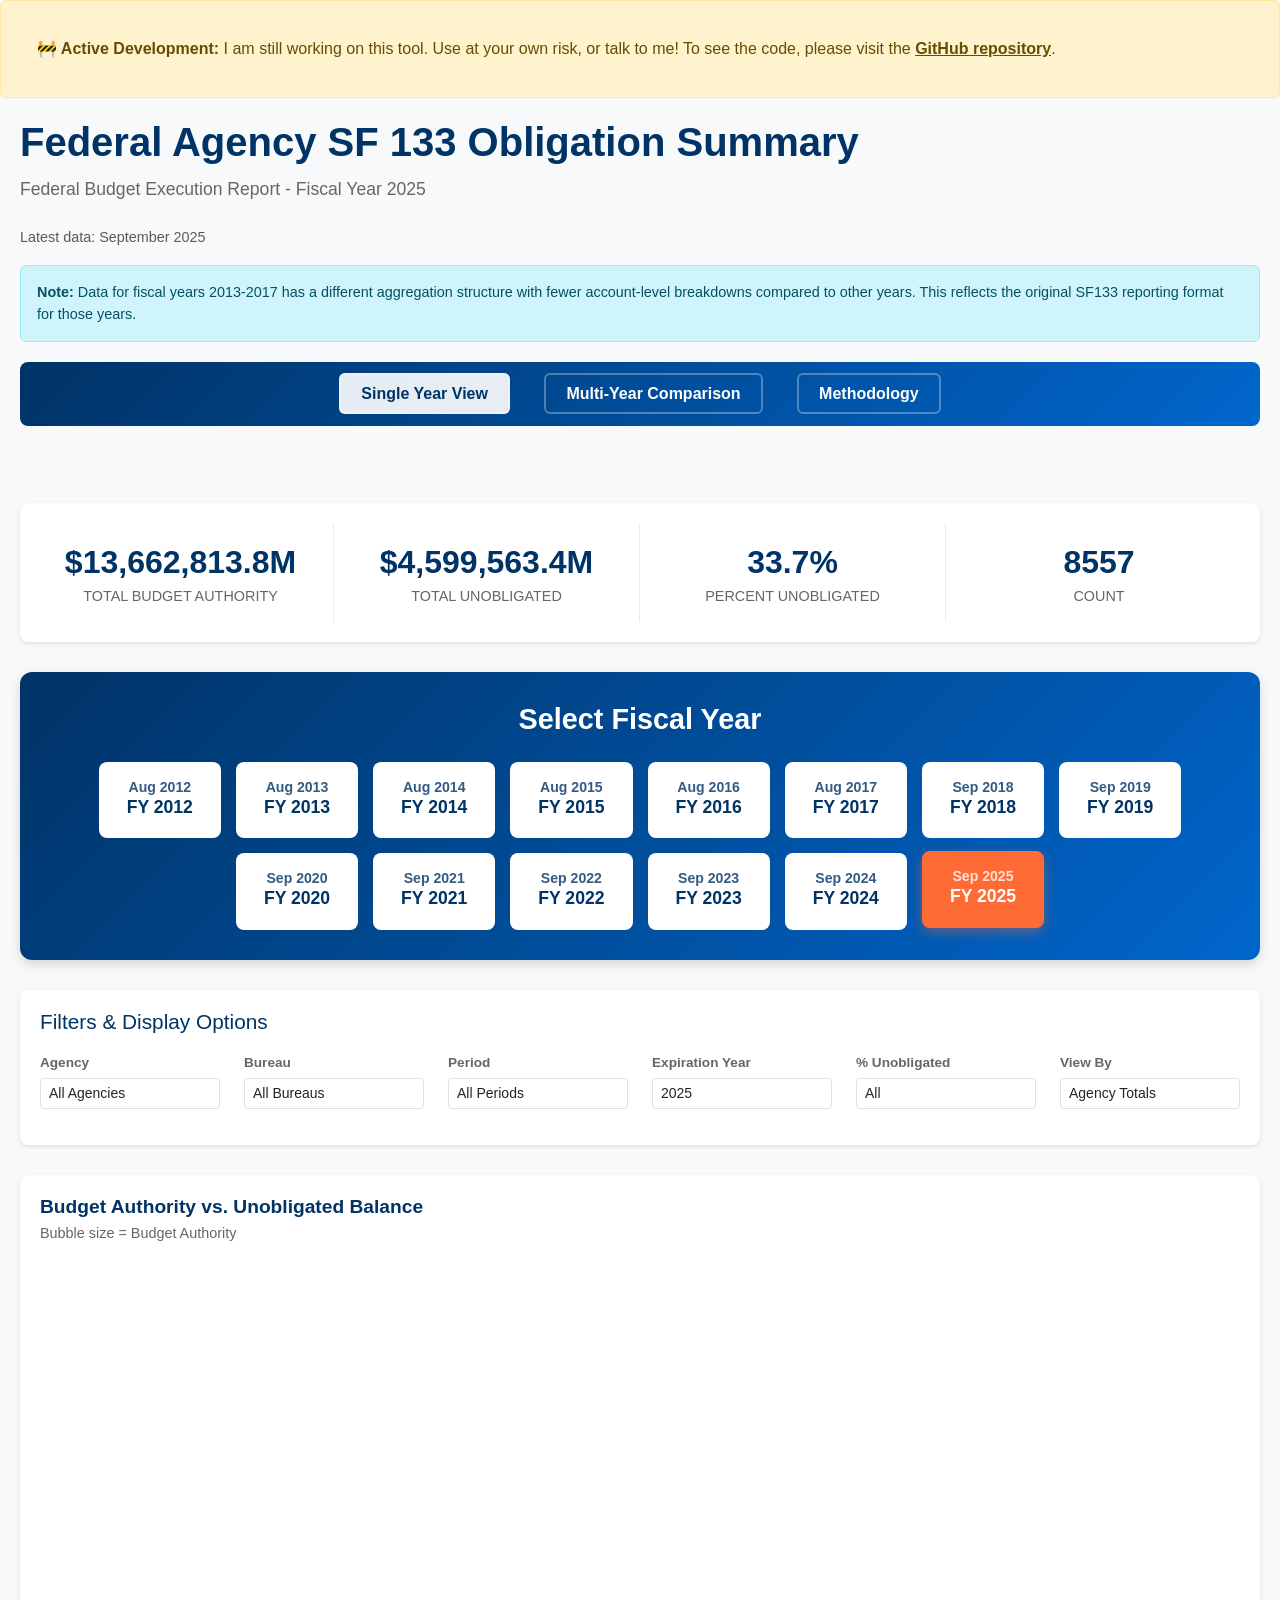
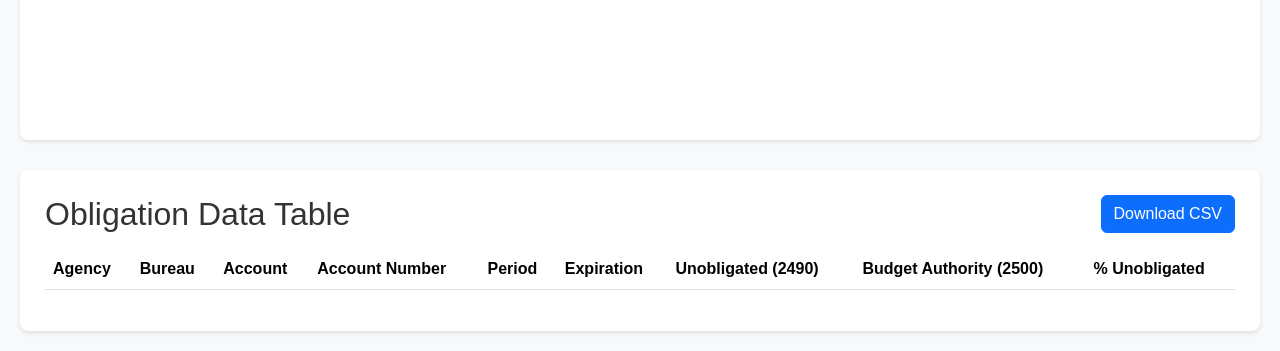
==== commit 7a684d2f: "Clean deployment - approved years: 2012, 2013, 2014, 2015, 2016, 2017, 2018, 2019, 2020, 2021, 2022," ====
--- a/index.html
+++ b/index.html
@@ -601,6 +601,11 @@
         <h1>Federal Agency SF 133 Obligation Summary</h1>
         <p class="subtitle">Federal Budget Execution Report</p>
         <p class="text-muted" style="font-size: 0.9rem; margin-top: -5px;"><span id="data-update-text">Loading data...</span></p>
+        
+        <!-- Data Structure Note -->
+        <div class="alert alert-info" style="margin-bottom: 20px; font-size: 0.9rem;">
+            <strong>Note:</strong> Data for fiscal years 2013-2017 has a different aggregation structure with fewer account-level breakdowns compared to other years. This reflects the original SF133 reporting format for those years.
+        </div>
         
         <!-- Navigation Links -->
         <div class="navigation-links" style="background: linear-gradient(135deg, #003366, #0066cc); padding: 20px; border-radius: 8px; margin-bottom: 30px; text-align: center;">
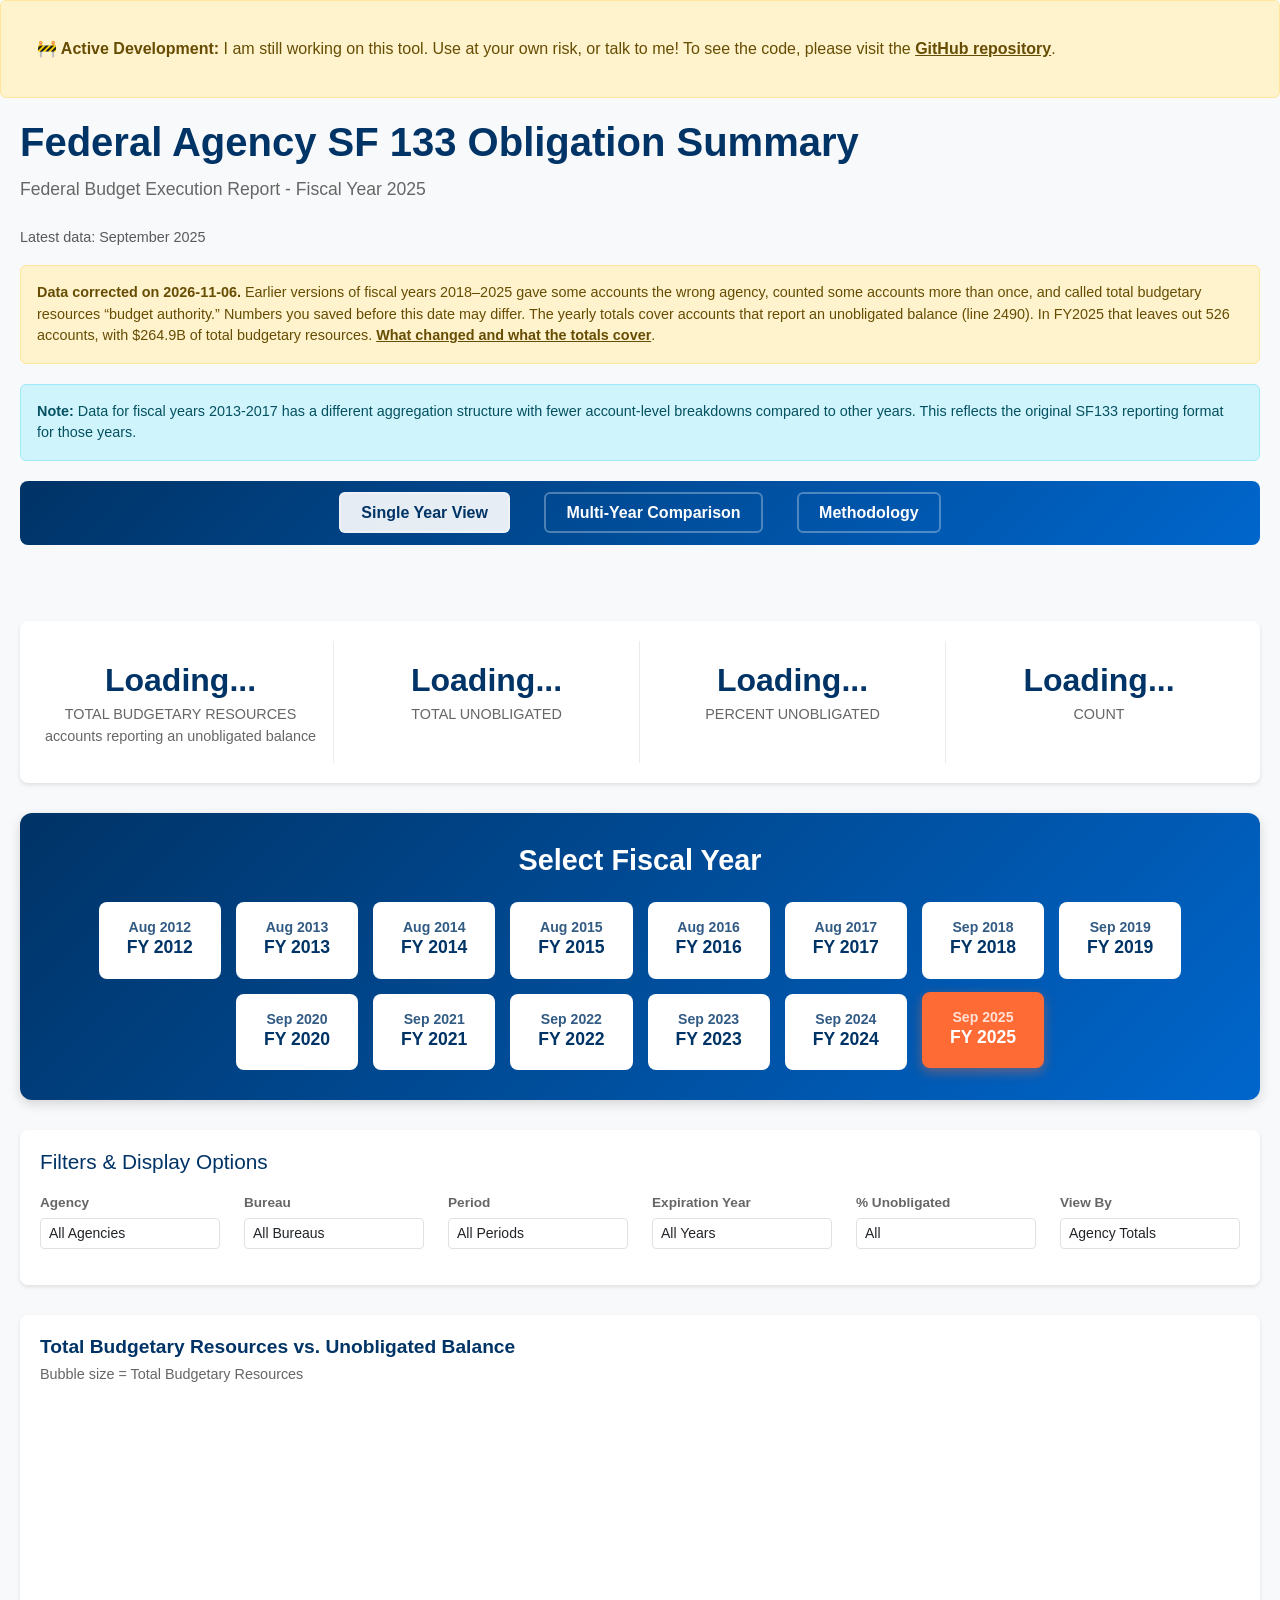
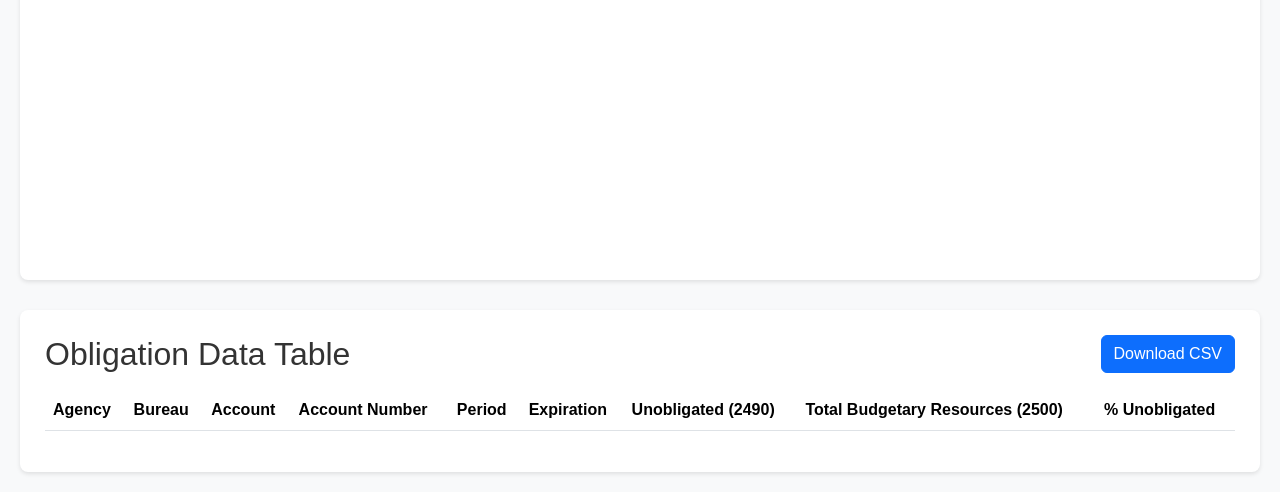
==== commit 8dda723d: "Clean deployment - approved years: 2012, 2013, 2014, 2015, 2016, 2017, 2018, 2019, 2020, 2021, 2022," ====
--- a/index.html
+++ b/index.html
@@ -602,6 +602,11 @@
         <p class="subtitle">Federal Budget Execution Report</p>
         <p class="text-muted" style="font-size: 0.9rem; margin-top: -5px;"><span id="data-update-text">Loading data...</span></p>
         
+        <!-- Data correction notice -->
+        <div class="alert alert-warning" style="margin-bottom: 20px; font-size: 0.9rem;">
+            <strong>Data corrected on 2026-11-06.</strong> Earlier versions of fiscal years 2018&ndash;2025 gave some accounts the wrong agency, counted some accounts more than once, and called total budgetary resources &ldquo;budget authority.&rdquo; Numbers you saved before this date may differ. The yearly totals cover accounts that report an unobligated balance (line 2490). In FY2025 that leaves out 526 accounts, with $264.9B of total budgetary resources. <a href="methodology.html#data-corrected" class="alert-link">What changed and what the totals cover</a>.
+        </div>
+        
         <!-- Data Structure Note -->
         <div class="alert alert-info" style="margin-bottom: 20px; font-size: 0.9rem;">
             <strong>Note:</strong> Data for fiscal years 2013-2017 has a different aggregation structure with fewer account-level breakdowns compared to other years. This reflects the original SF133 reporting format for those years.
@@ -624,7 +629,7 @@
             <div class="row">
                 <div class="col-md-3 stat-box">
                     <div class="stat-value" id="totalBudget">Loading...</div>
-                    <div class="stat-label">Total Budget Authority</div>
+                    <div class="stat-label">Total Budgetary Resources<br><span style="text-transform: none; font-weight: 400;">accounts reporting an unobligated balance</span></div>
                 </div>
                 <div class="col-md-3 stat-box">
                     <div class="stat-value" id="totalUnobligated">Loading...</div>
@@ -701,8 +706,8 @@
         </div>
         
         <div class="treemap-container">
-            <h2 class="treemap-title" id="bubbleChartTitle">Budget Authority vs. Unobligated Balance</h2>
-            <p style="margin-top: -10px; margin-bottom: 15px; color: #666; font-size: 0.9rem;">Bubble size = Budget Authority</p>
+            <h2 class="treemap-title" id="bubbleChartTitle">Total Budgetary Resources vs. Unobligated Balance</h2>
+            <p style="margin-top: -10px; margin-bottom: 15px; color: #666; font-size: 0.9rem;">Bubble size = Total Budgetary Resources</p>
             <div id="bubble-chart"></div>
         </div>
         
@@ -723,7 +728,7 @@
                         <th>Period</th>
                         <th>Expiration</th>
                         <th>Unobligated (2490)</th>
-                        <th>Budget Authority (2500)</th>
+                        <th>Total Budgetary Resources (2500)</th>
                         <th>% Unobligated</th>
                     </tr>
                 </thead>
